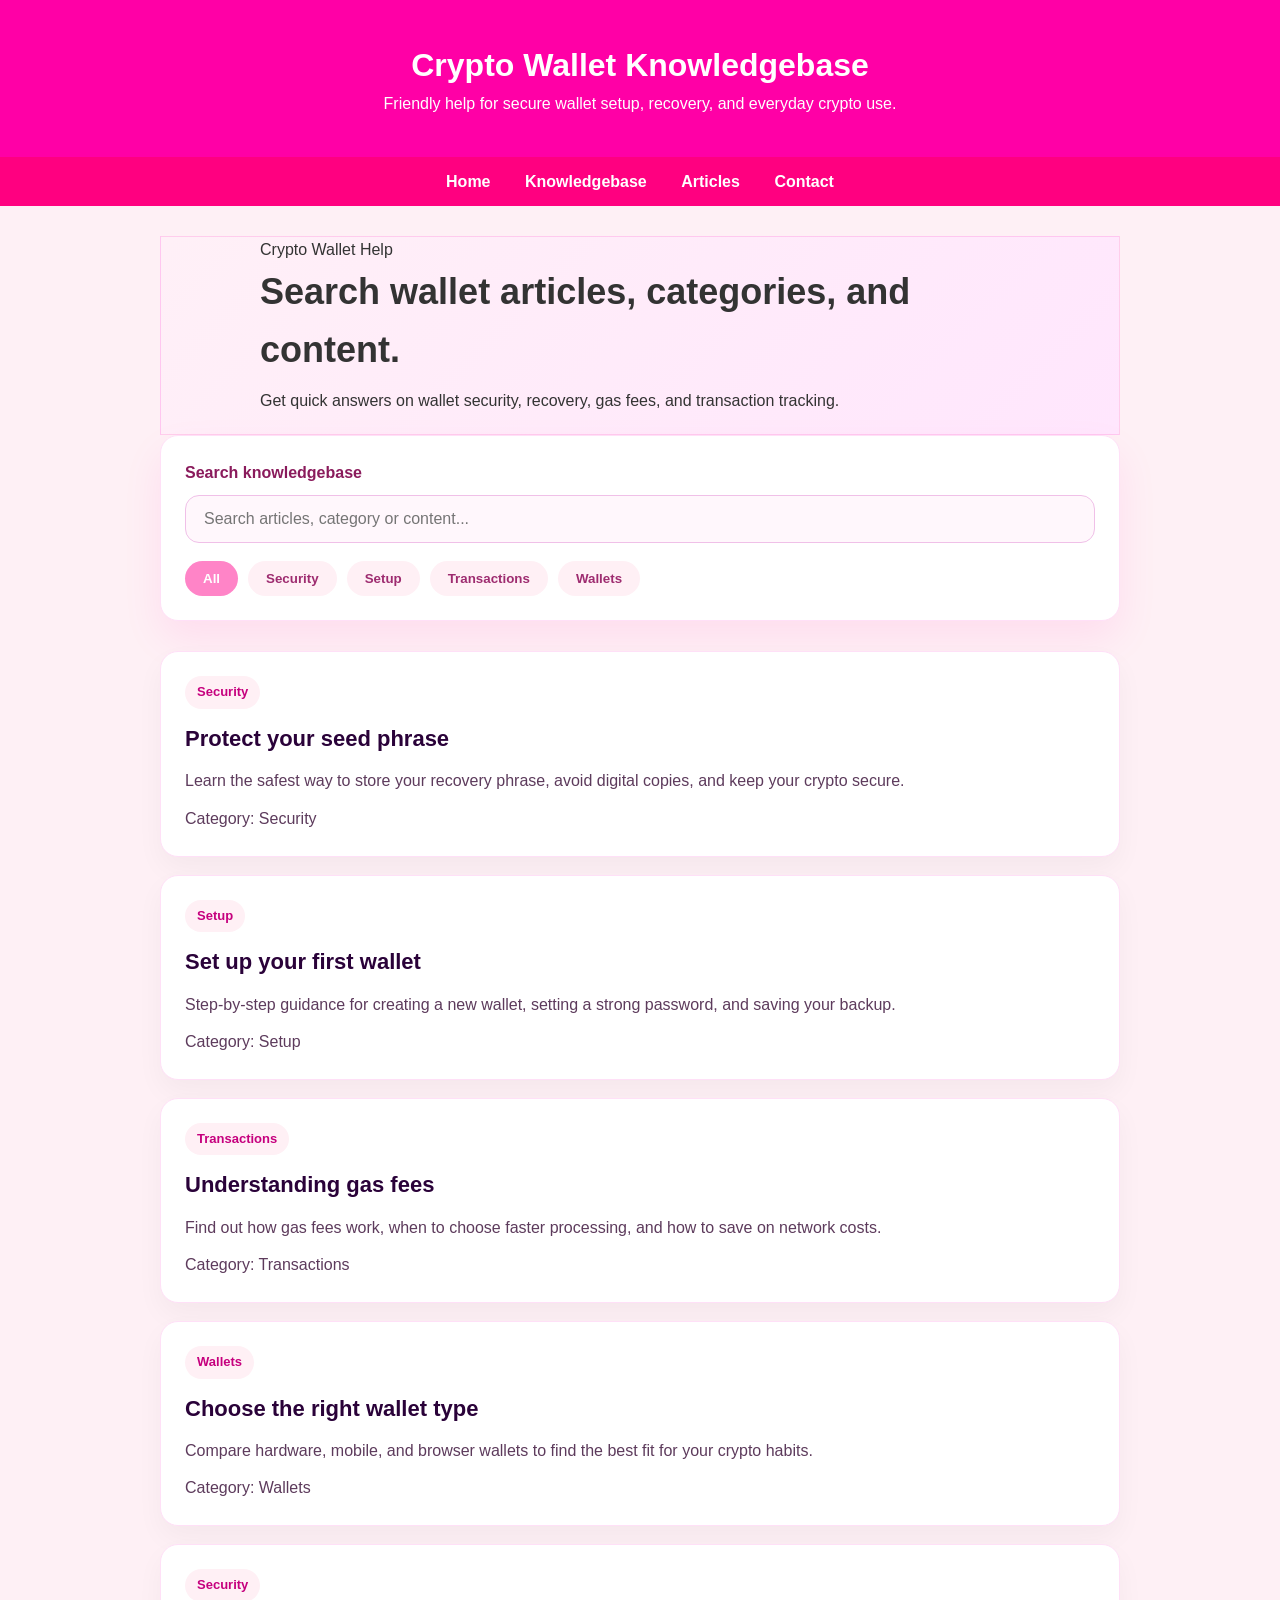
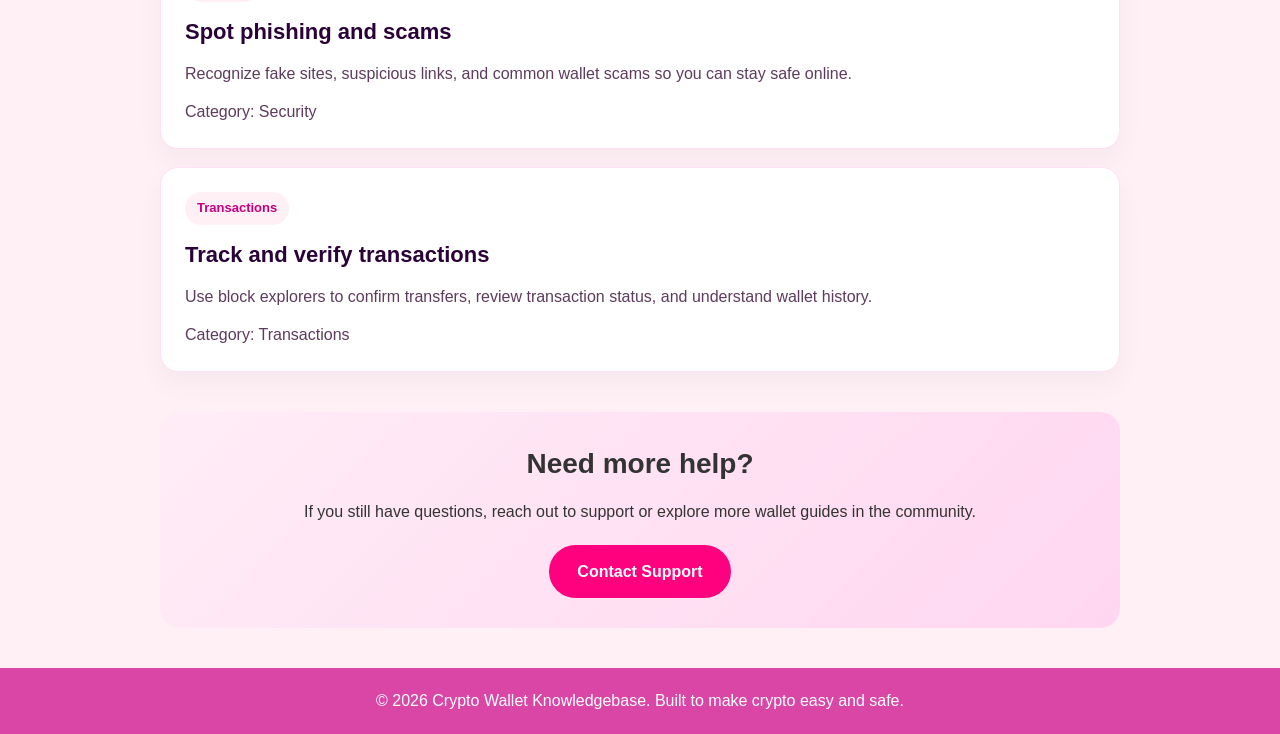
==== knowledgebase.html @ 208d4a8f "nknowledgbase" ====
<!DOCTYPE html>
<html lang="en">
<head>
  <meta charset="UTF-8" />
  <meta name="viewport" content="width=device-width, initial-scale=1.0" />
  <title>Crypto Wallet Knowledgebase</title>
  <link rel="stylesheet" href="style.css" />
</head>
<body>
  <header>
    <h1>Crypto Wallet Knowledgebase</h1>
    <p>Friendly help for secure wallet setup, recovery, and everyday crypto use.</p>
  </header>

  <nav>
    <a href="index.html">Home</a>
    <a href="knowledgebase.html">Knowledgebase</a>
    <a href="#articles">Articles</a>
    <a href="#contact">Contact</a>
  </nav>

  <main>
    <section class="hero kb-hero">
      <div class="hero-copy">
        <span class="eyebrow">Crypto Wallet Help</span>
        <h2>Search wallet articles, categories, and content.</h2>
        <p>Get quick answers on wallet security, recovery, gas fees, and transaction tracking.</p>
      </div>
    </section>

    <section class="search-panel">
      <div class="search-field">
        <label for="search">Search knowledgebase</label>
        <input id="search" type="search" placeholder="Search articles, category or content..." />
      </div>
      <div class="filter-list" role="tablist" aria-label="Article categories">
        <button class="filter active" data-category="all">All</button>
        <button class="filter" data-category="security">Security</button>
        <button class="filter" data-category="setup">Setup</button>
        <button class="filter" data-category="transactions">Transactions</button>
        <button class="filter" data-category="wallets">Wallets</button>
      </div>
    </section>

    <section class="article-list" id="articles">
      <article class="article-card" data-category="security" data-keywords="seed phrase backup recovery private key phishing">
        <div class="article-label">Security</div>
        <h3>Protect your seed phrase</h3>
        <p>Learn the safest way to store your recovery phrase, avoid digital copies, and keep your crypto secure.</p>
        <div class="article-meta">Category: Security</div>
      </article>

      <article class="article-card" data-category="setup" data-keywords="wallet setup install connect address">
        <div class="article-label">Setup</div>
        <h3>Set up your first wallet</h3>
        <p>Step-by-step guidance for creating a new wallet, setting a strong password, and saving your backup.</p>
        <div class="article-meta">Category: Setup</div>
      </article>

      <article class="article-card" data-category="transactions" data-keywords="gas fees send receive transaction history confirmations">
        <div class="article-label">Transactions</div>
        <h3>Understanding gas fees</h3>
        <p>Find out how gas fees work, when to choose faster processing, and how to save on network costs.</p>
        <div class="article-meta">Category: Transactions</div>
      </article>

      <article class="article-card" data-category="wallets" data-keywords="hardware mobile browser extension cold wallet hot wallet">
        <div class="article-label">Wallets</div>
        <h3>Choose the right wallet type</h3>
        <p>Compare hardware, mobile, and browser wallets to find the best fit for your crypto habits.</p>
        <div class="article-meta">Category: Wallets</div>
      </article>

      <article class="article-card" data-category="security" data-keywords="phishing scam address verify transaction fake site">
        <div class="article-label">Security</div>
        <h3>Spot phishing and scams</h3>
        <p>Recognize fake sites, suspicious links, and common wallet scams so you can stay safe online.</p>
        <div class="article-meta">Category: Security</div>
      </article>

      <article class="article-card" data-category="transactions" data-keywords="transaction tracking explorer balance status confirmed pending">
        <div class="article-label">Transactions</div>
        <h3>Track and verify transactions</h3>
        <p>Use block explorers to confirm transfers, review transaction status, and understand wallet history.</p>
        <div class="article-meta">Category: Transactions</div>
      </article>
    </section>

    <section class="contact-card" id="contact">
      <h3>Need more help?</h3>
      <p>If you still have questions, reach out to support or explore more wallet guides in the community.</p>
      <a href="#" class="button">Contact Support</a>
    </section>
  </main>

  <footer>
    <p>&copy; 2026 Crypto Wallet Knowledgebase. Built to make crypto easy and safe.</p>
  </footer>

  <script>
    const searchInput = document.getElementById('search');
    const filters = document.querySelectorAll('.filter');
    const cards = document.querySelectorAll('.article-card');

    function updateResults() {
      const query = searchInput.value.trim().toLowerCase();
      const activeCategory = document.querySelector('.filter.active').dataset.category;

      cards.forEach(card => {
        const title = card.querySelector('h3').textContent.toLowerCase();
        const content = card.querySelector('p').textContent.toLowerCase();
        const category = card.dataset.category;
        const keywords = card.dataset.keywords.toLowerCase();

        const matchesQuery = query === '' || title.includes(query) || content.includes(query) || keywords.includes(query) || category.includes(query);
        const matchesCategory = activeCategory === 'all' || category === activeCategory;

        card.style.display = matchesQuery && matchesCategory ? 'grid' : 'none';
      });
    }

    searchInput.addEventListener('input', updateResults);
    filters.forEach(button => {
      button.addEventListener('click', () => {
        filters.forEach(btn => btn.classList.remove('active'));
        button.classList.add('active');
        updateResults();
      });
    });
  </script>
</body>
</html>
---- style.css ----
* {
  box-sizing: border-box;
  margin: 0;
  padding: 0;
}

body {
  font-family: Arial, sans-serif;
  background: #fef0f5;
  color: #333;
  line-height: 1.6;
}

header {
  background: #ff00a6;
  color: white;
  text-align: center;
  padding: 40px 20px;
}

nav {
  background: #ff0080;
  text-align: center;
  padding: 12px;
}

nav a {
  color: white;
  text-decoration: none;
  margin: 0 15px;
  font-weight: bold;
}

nav a:hover {
  text-decoration: underline;
}

main {
  max-width: 1000px;
  margin: 30px auto;
  padding: 0 20px;
}

.kb-hero {
  background: linear-gradient(135deg, #fff0f7, #ffe6fd);
  border: 1px solid rgba(255, 0, 166, 0.14);
}

.hero-copy {
  max-width: 760px;
  margin: 0 auto;
}

.hero h2,
.kb-hero h2 {
  font-size: 36px;
  margin-bottom: 10px;
}

.hero p {
  margin-bottom: 20px;
}

button {
  background: #ec4899;
  color: white;
  border: none;
  padding: 12px 24px;
  border-radius: 5px;
  cursor: pointer;
}

button:hover {
  background: #db2777;
}

.search-panel {
  display: grid;
  gap: 18px;
  background: white;
  padding: 24px;
  border-radius: 18px;
  border: 1px solid #ffe0f7;
  box-shadow: 0 18px 40px rgba(255, 0, 166, 0.08);
  margin-bottom: 30px;
}

.search-field label {
  display: block;
  font-weight: 700;
  margin-bottom: 10px;
  color: #8a1b5c;
}

.search-field input {
  width: 100%;
  border: 1px solid #f0c0e8;
  border-radius: 14px;
  padding: 14px 18px;
  font-size: 16px;
  color: #5c1b4d;
  background: #fff7fc;
}

.filter-list {
  display: flex;
  flex-wrap: wrap;
  gap: 10px;
}

.filter {
  border: none;
  padding: 10px 18px;
  border-radius: 999px;
  background: #fff0f5;
  color: #9e2c70;
  cursor: pointer;
  font-weight: 700;
  transition: background 0.2s ease;
}

.filter.active,
.filter:hover {
  background: #ff84c7;
  color: white;
}

.article-list {
  display: grid;
  gap: 18px;
}

.article-card {
  display: grid;
  gap: 12px;
  padding: 24px;
  border-radius: 18px;
  background: white;
  border: 1px solid #ffe0f7;
  box-shadow: 0 12px 28px rgba(0, 0, 0, 0.04);
}

.article-label {
  display: inline-flex;
  padding: 6px 12px;
  border-radius: 999px;
  background: #fff0f5;
  color: #c6007e;
  font-size: 13px;
  font-weight: 700;
  width: fit-content;
}

.article-card h3 {
  font-size: 22px;
  color: #2a0239;
}

.article-card p,
.article-meta {
  color: #5d3b5c;
}

.contact-card {
  background: linear-gradient(135deg, #ffedf6, #ffd6f1);
  border-radius: 20px;
  padding: 30px;
  text-align: center;
  margin-top: 40px;
}

.contact-card h3 {
  margin-bottom: 12px;
  font-size: 28px;
}

.contact-card p {
  margin-bottom: 20px;
  max-width: 720px;
  margin-left: auto;
  margin-right: auto;
}

.contact-card .button {
  display: inline-block;
  background: #ff007e;
  color: white;
  border-radius: 999px;
  padding: 14px 28px;
  text-decoration: none;
  font-weight: 700;
}

.cards {
  display: flex;
  gap: 20px;
}

.card {
  background: #fce7f3;
  padding: 25px;
  border-radius: 10px;
  flex: 1;
  text-align: center;
}

footer {
  background: #d946a6;
  color: white;
  text-align: center;
  padding: 20px;
  margin-top: 40px;
}

@media (max-width: 700px) {
  .cards {
    flex-direction: column;
  }

  nav a {
    display: block;
    margin: 10px 0;
  }
}
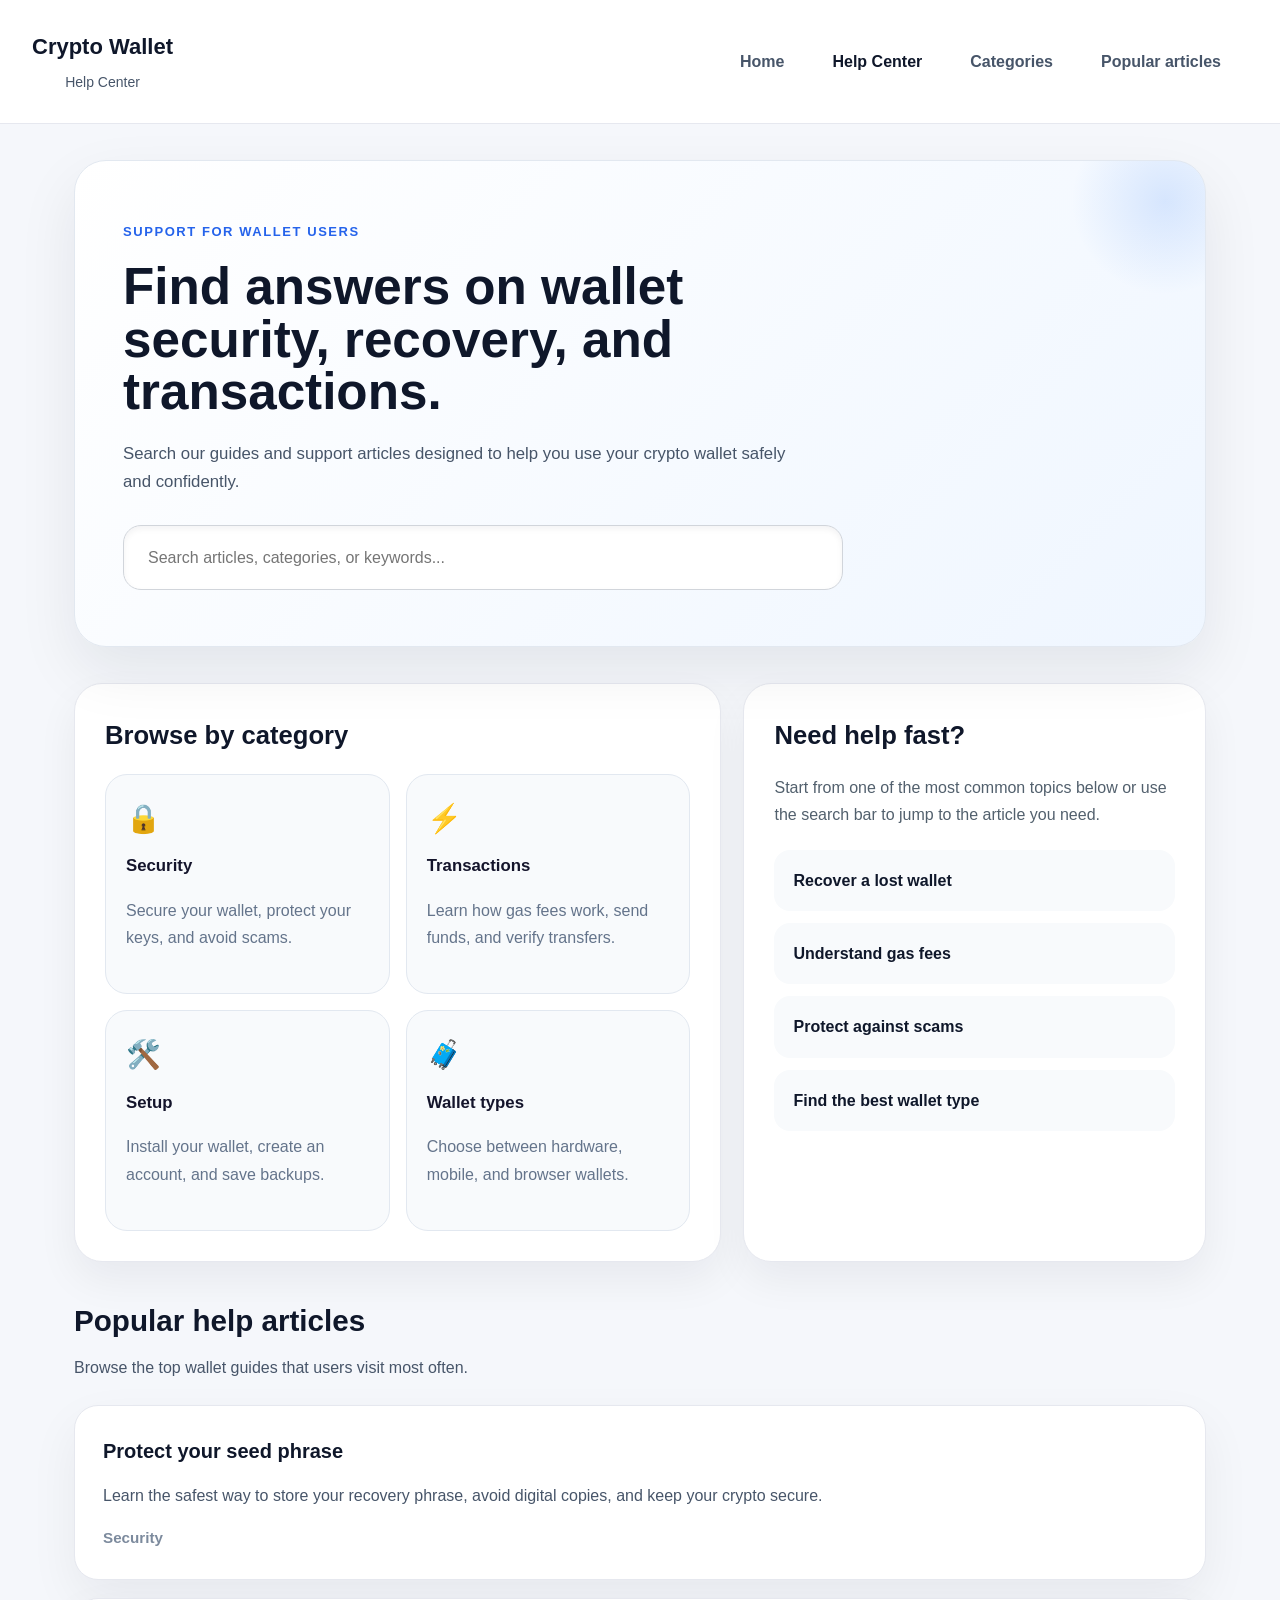
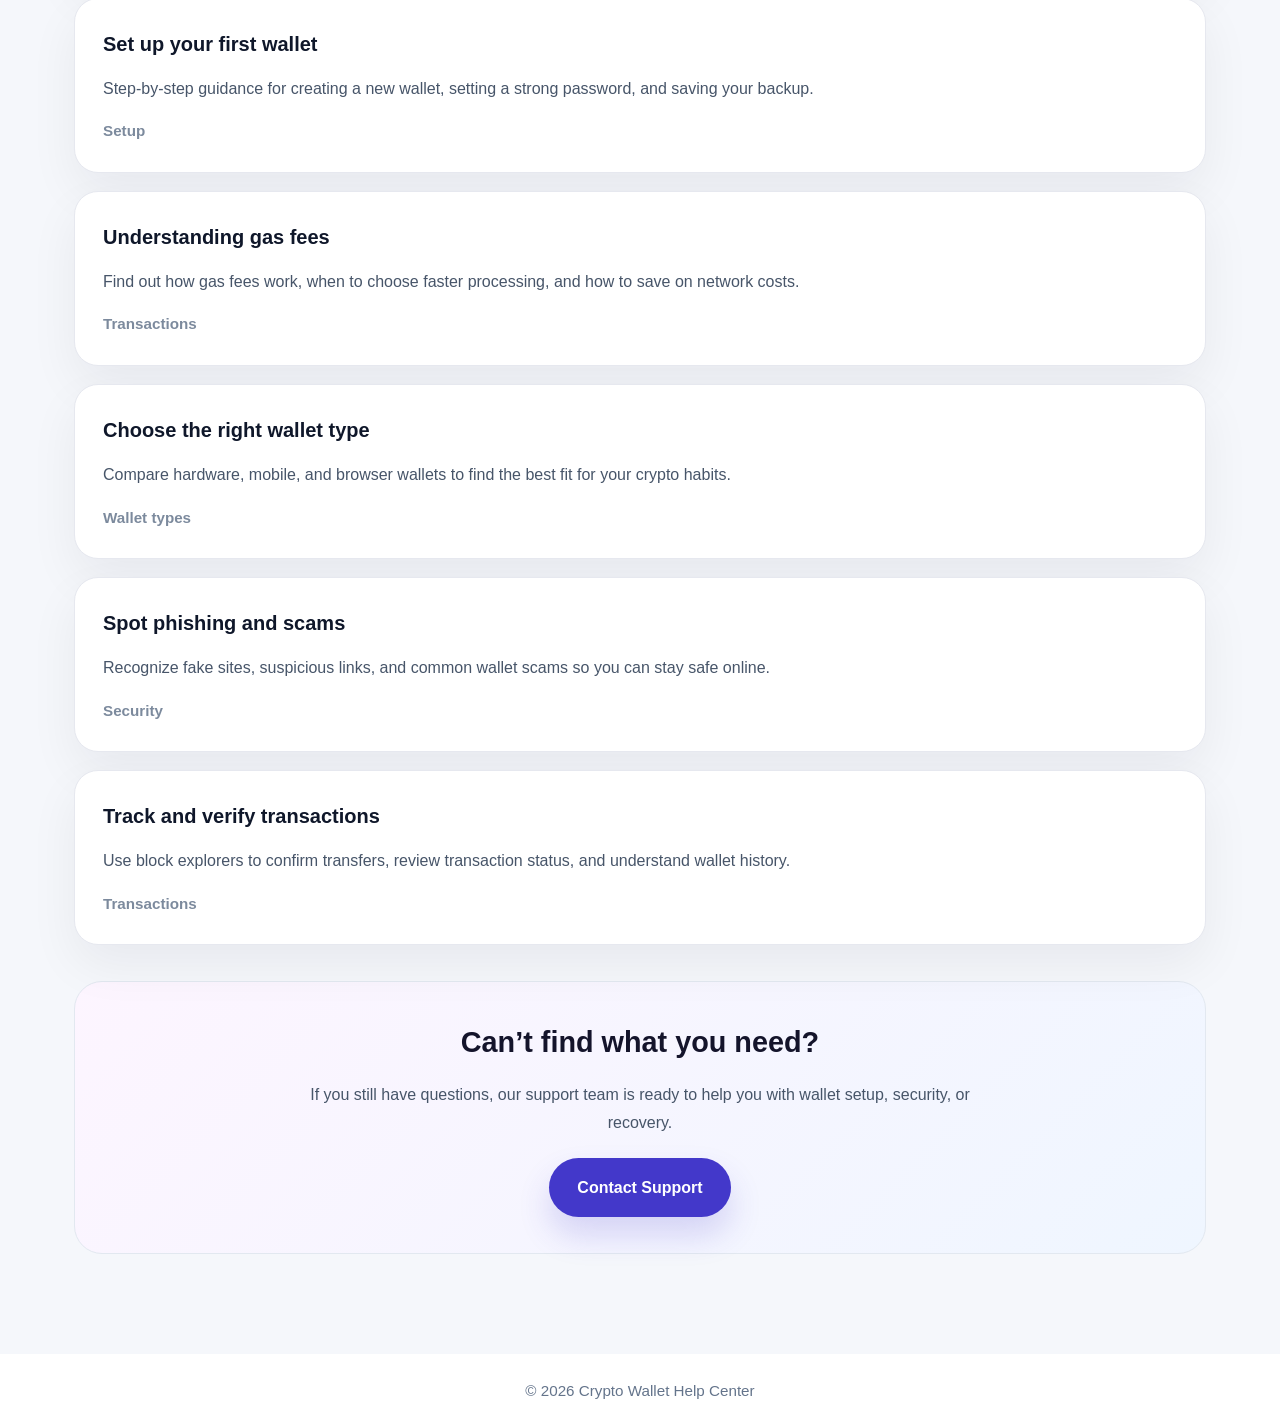
==== commit a327fead: "testtttttttttt" ====
--- a/knowledgebase.html
+++ b/knowledgebase.html
@@ -3,130 +3,149 @@
 <head>
   <meta charset="UTF-8" />
   <meta name="viewport" content="width=device-width, initial-scale=1.0" />
-  <title>Crypto Wallet Knowledgebase</title>
+  <title>Crypto Wallet Help Center</title>
   <link rel="stylesheet" href="style.css" />
 </head>
-<body>
-  <header>
-    <h1>Crypto Wallet Knowledgebase</h1>
-    <p>Friendly help for secure wallet setup, recovery, and everyday crypto use.</p>
+<body class="kb-page">
+  <header class="kb-header">
+    <div class="kb-brand">
+      <a href="index.html">Crypto Wallet</a>
+      <span>Help Center</span>
+    </div>
+    <nav class="kb-nav" aria-label="Primary">
+      <a href="index.html">Home</a>
+      <a class="active" href="knowledgebase.html">Help Center</a>
+      <a href="#categories">Categories</a>
+      <a href="#articles">Popular articles</a>
+    </nav>
   </header>
 
-  <nav>
-    <a href="index.html">Home</a>
-    <a href="knowledgebase.html">Knowledgebase</a>
-    <a href="#articles">Articles</a>
-    <a href="#contact">Contact</a>
-  </nav>
-
   <main>
-    <section class="hero kb-hero">
-      <div class="hero-copy">
-        <span class="eyebrow">Crypto Wallet Help</span>
-        <h2>Search wallet articles, categories, and content.</h2>
-        <p>Get quick answers on wallet security, recovery, gas fees, and transaction tracking.</p>
+    <section class="kb-hero">
+      <div class="kb-hero-content">
+        <p class="eyebrow">Support for wallet users</p>
+        <h1>Find answers on wallet security, recovery, and transactions.</h1>
+        <p>Search our guides and support articles designed to help you use your crypto wallet safely and confidently.</p>
+        <div class="search-hero">
+          <input id="search" type="search" placeholder="Search articles, categories, or keywords..." />
+        </div>
       </div>
     </section>
 
-    <section class="search-panel">
-      <div class="search-field">
-        <label for="search">Search knowledgebase</label>
-        <input id="search" type="search" placeholder="Search articles, category or content..." />
+    <section class="kb-widgets" id="categories">
+      <div class="widget-card">
+        <h2>Browse by category</h2>
+        <div class="category-grid">
+          <div class="category-card">
+            <span>🔒</span>
+            <h4>Security</h4>
+            <p>Secure your wallet, protect your keys, and avoid scams.</p>
+          </div>
+          <div class="category-card">
+            <span>⚡</span>
+            <h4>Transactions</h4>
+            <p>Learn how gas fees work, send funds, and verify transfers.</p>
+          </div>
+          <div class="category-card">
+            <span>🛠️</span>
+            <h4>Setup</h4>
+            <p>Install your wallet, create an account, and save backups.</p>
+          </div>
+          <div class="category-card">
+            <span>🧳</span>
+            <h4>Wallet types</h4>
+            <p>Choose between hardware, mobile, and browser wallets.</p>
+          </div>
+        </div>
       </div>
-      <div class="filter-list" role="tablist" aria-label="Article categories">
-        <button class="filter active" data-category="all">All</button>
-        <button class="filter" data-category="security">Security</button>
-        <button class="filter" data-category="setup">Setup</button>
-        <button class="filter" data-category="transactions">Transactions</button>
-        <button class="filter" data-category="wallets">Wallets</button>
+
+      <div class="widget-card">
+        <h2>Need help fast?</h2>
+        <p>Start from one of the most common topics below or use the search bar to jump to the article you need.</p>
+        <ul class="shortcut-list">
+          <li><a href="#" class="shortcut-link">Recover a lost wallet</a></li>
+          <li><a href="#" class="shortcut-link">Understand gas fees</a></li>
+          <li><a href="#" class="shortcut-link">Protect against scams</a></li>
+          <li><a href="#" class="shortcut-link">Find the best wallet type</a></li>
+        </ul>
+      </div>
+    </section>
+
+    <section class="section-header">
+      <div>
+        <h2>Popular help articles</h2>
+        <p>Browse the top wallet guides that users visit most often.</p>
       </div>
     </section>
 
     <section class="article-list" id="articles">
       <article class="article-card" data-category="security" data-keywords="seed phrase backup recovery private key phishing">
-        <div class="article-label">Security</div>
         <h3>Protect your seed phrase</h3>
         <p>Learn the safest way to store your recovery phrase, avoid digital copies, and keep your crypto secure.</p>
-        <div class="article-meta">Category: Security</div>
+        <div class="article-meta">Security</div>
       </article>
 
       <article class="article-card" data-category="setup" data-keywords="wallet setup install connect address">
-        <div class="article-label">Setup</div>
         <h3>Set up your first wallet</h3>
         <p>Step-by-step guidance for creating a new wallet, setting a strong password, and saving your backup.</p>
-        <div class="article-meta">Category: Setup</div>
+        <div class="article-meta">Setup</div>
       </article>
 
       <article class="article-card" data-category="transactions" data-keywords="gas fees send receive transaction history confirmations">
-        <div class="article-label">Transactions</div>
         <h3>Understanding gas fees</h3>
         <p>Find out how gas fees work, when to choose faster processing, and how to save on network costs.</p>
-        <div class="article-meta">Category: Transactions</div>
+        <div class="article-meta">Transactions</div>
       </article>
 
       <article class="article-card" data-category="wallets" data-keywords="hardware mobile browser extension cold wallet hot wallet">
-        <div class="article-label">Wallets</div>
         <h3>Choose the right wallet type</h3>
         <p>Compare hardware, mobile, and browser wallets to find the best fit for your crypto habits.</p>
-        <div class="article-meta">Category: Wallets</div>
+        <div class="article-meta">Wallet types</div>
       </article>
 
       <article class="article-card" data-category="security" data-keywords="phishing scam address verify transaction fake site">
-        <div class="article-label">Security</div>
         <h3>Spot phishing and scams</h3>
         <p>Recognize fake sites, suspicious links, and common wallet scams so you can stay safe online.</p>
-        <div class="article-meta">Category: Security</div>
+        <div class="article-meta">Security</div>
       </article>
 
       <article class="article-card" data-category="transactions" data-keywords="transaction tracking explorer balance status confirmed pending">
-        <div class="article-label">Transactions</div>
         <h3>Track and verify transactions</h3>
         <p>Use block explorers to confirm transfers, review transaction status, and understand wallet history.</p>
-        <div class="article-meta">Category: Transactions</div>
+        <div class="article-meta">Transactions</div>
       </article>
     </section>
 
     <section class="contact-card" id="contact">
-      <h3>Need more help?</h3>
-      <p>If you still have questions, reach out to support or explore more wallet guides in the community.</p>
+      <h3>Can’t find what you need?</h3>
+      <p>If you still have questions, our support team is ready to help you with wallet setup, security, or recovery.</p>
       <a href="#" class="button">Contact Support</a>
     </section>
   </main>
 
   <footer>
-    <p>&copy; 2026 Crypto Wallet Knowledgebase. Built to make crypto easy and safe.</p>
+    <p>&copy; 2026 Crypto Wallet Help Center</p>
   </footer>
 
   <script>
     const searchInput = document.getElementById('search');
-    const filters = document.querySelectorAll('.filter');
     const cards = document.querySelectorAll('.article-card');
 
     function updateResults() {
       const query = searchInput.value.trim().toLowerCase();
-      const activeCategory = document.querySelector('.filter.active').dataset.category;
 
       cards.forEach(card => {
         const title = card.querySelector('h3').textContent.toLowerCase();
         const content = card.querySelector('p').textContent.toLowerCase();
-        const category = card.dataset.category;
-        const keywords = card.dataset.keywords.toLowerCase();
+        const category = card.dataset.category || '';
+        const keywords = card.dataset.keywords?.toLowerCase() || '';
 
         const matchesQuery = query === '' || title.includes(query) || content.includes(query) || keywords.includes(query) || category.includes(query);
-        const matchesCategory = activeCategory === 'all' || category === activeCategory;
-
-        card.style.display = matchesQuery && matchesCategory ? 'grid' : 'none';
+        card.style.display = matchesQuery ? 'grid' : 'none';
       });
     }
 
     searchInput.addEventListener('input', updateResults);
-    filters.forEach(button => {
-      button.addEventListener('click', () => {
-        filters.forEach(btn => btn.classList.remove('active'));
-        button.classList.add('active');
-        updateResults();
-      });
-    });
   </script>
 </body>
 </html>
--- a/style.css
+++ b/style.css
@@ -1,224 +1,435 @@
-* {
-  box-sizing: border-box;
-  margin: 0;
-  padding: 0;
-}
-
-body {
-  font-family: Arial, sans-serif;
-  background: #fef0f5;
-  color: #333;
-  line-height: 1.6;
-}
-
-header {
-  background: #ff00a6;
-  color: white;
-  text-align: center;
-  padding: 40px 20px;
-}
-
-nav {
-  background: #ff0080;
-  text-align: center;
-  padding: 12px;
-}
-
-nav a {
-  color: white;
-  text-decoration: none;
-  margin: 0 15px;
-  font-weight: bold;
-}
-
-nav a:hover {
-  text-decoration: underline;
-}
-
-main {
-  max-width: 1000px;
-  margin: 30px auto;
-  padding: 0 20px;
-}
-
-.kb-hero {
-  background: linear-gradient(135deg, #fff0f7, #ffe6fd);
-  border: 1px solid rgba(255, 0, 166, 0.14);
-}
-
-.hero-copy {
-  max-width: 760px;
-  margin: 0 auto;
-}
-
-.hero h2,
-.kb-hero h2 {
-  font-size: 36px;
-  margin-bottom: 10px;
-}
-
-.hero p {
-  margin-bottom: 20px;
-}
-
-button {
-  background: #ec4899;
-  color: white;
-  border: none;
-  padding: 12px 24px;
-  border-radius: 5px;
-  cursor: pointer;
-}
-
-button:hover {
-  background: #db2777;
-}
-
-.search-panel {
-  display: grid;
-  gap: 18px;
-  background: white;
-  padding: 24px;
-  border-radius: 18px;
-  border: 1px solid #ffe0f7;
-  box-shadow: 0 18px 40px rgba(255, 0, 166, 0.08);
-  margin-bottom: 30px;
-}
-
-.search-field label {
-  display: block;
-  font-weight: 700;
-  margin-bottom: 10px;
-  color: #8a1b5c;
-}
-
-.search-field input {
-  width: 100%;
-  border: 1px solid #f0c0e8;
-  border-radius: 14px;
-  padding: 14px 18px;
-  font-size: 16px;
-  color: #5c1b4d;
-  background: #fff7fc;
-}
-
-.filter-list {
-  display: flex;
-  flex-wrap: wrap;
-  gap: 10px;
-}
-
-.filter {
-  border: none;
-  padding: 10px 18px;
-  border-radius: 999px;
-  background: #fff0f5;
-  color: #9e2c70;
-  cursor: pointer;
-  font-weight: 700;
-  transition: background 0.2s ease;
-}
-
-.filter.active,
-.filter:hover {
-  background: #ff84c7;
-  color: white;
-}
-
-.article-list {
-  display: grid;
-  gap: 18px;
-}
-
-.article-card {
-  display: grid;
-  gap: 12px;
-  padding: 24px;
-  border-radius: 18px;
-  background: white;
-  border: 1px solid #ffe0f7;
-  box-shadow: 0 12px 28px rgba(0, 0, 0, 0.04);
-}
-
-.article-label {
-  display: inline-flex;
-  padding: 6px 12px;
-  border-radius: 999px;
-  background: #fff0f5;
-  color: #c6007e;
-  font-size: 13px;
-  font-weight: 700;
-  width: fit-content;
-}
-
-.article-card h3 {
-  font-size: 22px;
-  color: #2a0239;
-}
-
-.article-card p,
-.article-meta {
-  color: #5d3b5c;
-}
-
-.contact-card {
-  background: linear-gradient(135deg, #ffedf6, #ffd6f1);
-  border-radius: 20px;
-  padding: 30px;
-  text-align: center;
-  margin-top: 40px;
-}
-
-.contact-card h3 {
-  margin-bottom: 12px;
-  font-size: 28px;
-}
-
-.contact-card p {
-  margin-bottom: 20px;
-  max-width: 720px;
-  margin-left: auto;
-  margin-right: auto;
-}
-
-.contact-card .button {
-  display: inline-block;
-  background: #ff007e;
-  color: white;
-  border-radius: 999px;
-  padding: 14px 28px;
-  text-decoration: none;
-  font-weight: 700;
-}
-
-.cards {
-  display: flex;
-  gap: 20px;
-}
-
-.card {
-  background: #fce7f3;
-  padding: 25px;
-  border-radius: 10px;
-  flex: 1;
-  text-align: center;
-}
-
-footer {
-  background: #d946a6;
-  color: white;
-  text-align: center;
-  padding: 20px;
-  margin-top: 40px;
-}
-
-@media (max-width: 700px) {
-  .cards {
-    flex-direction: column;
-  }
-
-  nav a {
-    display: block;
-    margin: 10px 0;
-  }
-}+* {
+  box-sizing: border-box;
+  margin: 0;
+  padding: 0;
+}
+
+body {
+  font-family: Inter, Arial, sans-serif;
+  background: #f5f7fb;
+  color: #14142b;
+  line-height: 1.7;
+}
+
+a {
+  color: inherit;
+}
+
+button,
+input {
+  font: inherit;
+}
+
+header {
+  background: #ff00a6;
+  color: white;
+  text-align: center;
+  padding: 40px 20px;
+}
+
+nav {
+  background: #ff0080;
+  text-align: center;
+  padding: 12px;
+}
+
+nav a {
+  color: white;
+  text-decoration: none;
+  margin: 0 15px;
+  font-weight: bold;
+}
+
+nav a:hover {
+  text-decoration: underline;
+}
+
+main {
+  max-width: 1000px;
+  margin: 30px auto;
+  padding: 0 20px;
+}
+
+body.kb-page header,
+body.kb-page footer {
+  background: white;
+}
+
+body.kb-page nav {
+  background: transparent;
+}
+
+body.kb-page .kb-header {
+  display: flex;
+  align-items: center;
+  justify-content: space-between;
+  flex-wrap: wrap;
+  gap: 18px;
+  padding: 28px 32px;
+  border-bottom: 1px solid #e6e8ef;
+}
+
+body.kb-page .kb-brand {
+  display: flex;
+  flex-direction: column;
+  gap: 6px;
+}
+
+body.kb-page .kb-brand a {
+  font-size: 22px;
+  font-weight: 700;
+  color: #0f172a;
+  text-decoration: none;
+}
+
+body.kb-page .kb-brand span {
+  color: #475569;
+  font-size: 14px;
+}
+
+body.kb-page .kb-nav {
+  display: flex;
+  flex-wrap: wrap;
+  gap: 18px;
+}
+
+body.kb-page .kb-nav a {
+  color: #475569;
+  text-decoration: none;
+  font-weight: 600;
+}
+
+body.kb-page .kb-nav a.active,
+body.kb-page .kb-nav a:hover {
+  color: #0f172a;
+}
+
+body.kb-page main {
+  max-width: 1180px;
+  margin: 0 auto;
+  padding: 36px 24px 60px;
+}
+
+body.kb-page .kb-hero {
+  border-radius: 32px;
+  padding: 56px 48px;
+  margin-bottom: 36px;
+  background: linear-gradient(135deg, #ffffff 0%, #eff6ff 100%);
+  border: 1px solid #e2e8f0;
+  position: relative;
+  overflow: hidden;
+  box-shadow: 0 24px 60px rgba(15, 23, 42, 0.08);
+}
+
+body.kb-page .kb-hero::before {
+  content: '';
+  position: absolute;
+  right: -80px;
+  top: -80px;
+  width: 240px;
+  height: 240px;
+  border-radius: 50%;
+  background: radial-gradient(circle, rgba(59, 130, 246, 0.16), transparent 55%);
+}
+
+body.kb-page .kb-hero-content {
+  position: relative;
+  z-index: 1;
+  max-width: 720px;
+}
+
+body.kb-page .kb-hero .eyebrow {
+  display: inline-block;
+  margin-bottom: 18px;
+  font-size: 13px;
+  font-weight: 700;
+  letter-spacing: 0.12em;
+  text-transform: uppercase;
+  color: #2563eb;
+}
+
+body.kb-page .kb-hero h1 {
+  font-size: clamp(2.6rem, 4vw, 4.1rem);
+  line-height: 1.02;
+  margin-bottom: 22px;
+  color: #0f172a;
+}
+
+body.kb-page .kb-hero p {
+  margin-bottom: 28px;
+  max-width: 680px;
+  color: #475569;
+  font-size: 1.05rem;
+}
+
+body.kb-page .search-hero input {
+  width: 100%;
+  padding: 18px 24px;
+  border-radius: 18px;
+  border: 1px solid #d1d5db;
+  background: #ffffff;
+  box-shadow: inset 0 3px 6px rgba(15, 23, 42, 0.05);
+  font-size: 1rem;
+  color: #0f172a;
+}
+
+body.kb-page .kb-widgets {
+  display: grid;
+  grid-template-columns: 1.4fr 1fr;
+  gap: 22px;
+  margin-bottom: 34px;
+}
+
+body.kb-page .widget-card {
+  background: white;
+  border-radius: 28px;
+  padding: 30px;
+  border: 1px solid #e6e8ef;
+  box-shadow: 0 18px 42px rgba(15, 23, 42, 0.06);
+}
+
+body.kb-page .widget-card h2 {
+  font-size: 1.6rem;
+  margin-bottom: 16px;
+  color: #0f172a;
+}
+
+body.kb-page .widget-card p {
+  margin-bottom: 22px;
+  color: #52606d;
+}
+
+body.kb-page .category-grid {
+  display: grid;
+  grid-template-columns: repeat(2, minmax(0, 1fr));
+  gap: 16px;
+}
+
+body.kb-page .category-card {
+  display: grid;
+  gap: 10px;
+  padding: 20px;
+  border-radius: 22px;
+  background: #f8fafc;
+  border: 1px solid #e2e8f0;
+}
+
+body.kb-page .category-card span {
+  font-size: 28px;
+}
+
+body.kb-page .category-card h4 {
+  font-size: 1.05rem;
+  margin-bottom: 6px;
+}
+
+body.kb-page .category-card p {
+  color: #64748b;
+}
+
+body.kb-page .shortcut-list {
+  list-style: none;
+  display: grid;
+  gap: 12px;
+}
+
+body.kb-page .shortcut-link {
+  display: flex;
+  align-items: center;
+  justify-content: space-between;
+  width: 100%;
+  padding: 16px 18px;
+  border-radius: 16px;
+  background: #f8fafc;
+  color: #0f172a;
+  font-weight: 600;
+  text-decoration: none;
+  border: 1px solid transparent;
+  transition: border-color 0.2s ease, transform 0.15s ease;
+}
+
+body.kb-page .shortcut-link:hover {
+  border-color: #bfdbfe;
+  transform: translateY(-1px);
+}
+
+body.kb-page .section-header {
+  margin-bottom: 24px;
+}
+
+body.kb-page .section-header h2 {
+  font-size: 1.85rem;
+  margin-bottom: 8px;
+  color: #0f172a;
+}
+
+body.kb-page .section-header p {
+  color: #475569;
+}
+
+body.kb-page .article-list {
+  display: grid;
+  gap: 18px;
+}
+
+body.kb-page .article-card {
+  padding: 28px;
+  border-radius: 24px;
+  background: white;
+  border: 1px solid #e6e8ef;
+  box-shadow: 0 20px 50px rgba(15, 23, 42, 0.06);
+}
+
+body.kb-page .article-card h3 {
+  font-size: 1.25rem;
+  margin-bottom: 14px;
+  color: #0f172a;
+}
+
+body.kb-page .article-card p {
+  margin-bottom: 16px;
+  color: #475569;
+}
+
+body.kb-page .article-meta {
+  font-size: 0.95rem;
+  color: #7c8a9d;
+  font-weight: 700;
+}
+
+body.kb-page .contact-card {
+  background: linear-gradient(135deg, #fdf5ff 0%, #eff6ff 100%);
+  border-radius: 28px;
+  padding: 36px;
+  margin-top: 36px;
+  border: 1px solid #e2e8f0;
+}
+
+body.kb-page .contact-card h3 {
+  margin-bottom: 14px;
+  font-size: 1.8rem;
+}
+
+body.kb-page .contact-card p {
+  margin-bottom: 22px;
+  color: #475569;
+}
+
+body.kb-page .contact-card .button {
+  display: inline-flex;
+  align-items: center;
+  justify-content: center;
+  padding: 16px 28px;
+  border-radius: 999px;
+  text-decoration: none;
+  color: white;
+  background: #4338ca;
+  box-shadow: 0 18px 32px rgba(67, 56, 202, 0.18);
+}
+
+body.kb-page footer {
+  padding: 24px 32px;
+  text-align: center;
+  color: #64748b;
+  font-size: 0.95rem;
+}
+
+.article-list {
+  display: grid;
+  gap: 18px;
+}
+
+.article-card h3 {
+  font-size: 22px;
+  color: #2a0239;
+}
+
+.article-card p,
+.article-meta {
+  color: #5d3b5c;
+}
+
+.contact-card {
+  background: linear-gradient(135deg, #ffedf6, #ffd6f1);
+  border-radius: 20px;
+  padding: 30px;
+  text-align: center;
+  margin-top: 40px;
+}
+
+.contact-card h3 {
+  margin-bottom: 12px;
+  font-size: 28px;
+}
+
+.contact-card p {
+  margin-bottom: 20px;
+  max-width: 720px;
+  margin-left: auto;
+  margin-right: auto;
+}
+
+.contact-card .button {
+  display: inline-block;
+  background: #ff007e;
+  color: white;
+  border-radius: 999px;
+  padding: 14px 28px;
+  text-decoration: none;
+  font-weight: 700;
+}
+
+.cards {
+  display: flex;
+  gap: 20px;
+}
+
+.card {
+  background: #fce7f3;
+  padding: 25px;
+  border-radius: 10px;
+  flex: 1;
+  text-align: center;
+}
+
+footer {
+  background: #d946a6;
+  color: white;
+  text-align: center;
+  padding: 20px;
+  margin-top: 40px;
+}
+
+@media (max-width: 960px) {
+  body.kb-page .kb-widgets {
+    grid-template-columns: 1fr;
+  }
+}
+
+@media (max-width: 700px) {
+  .cards {
+    flex-direction: column;
+  }
+
+  nav a {
+    display: block;
+    margin: 10px 0;
+  }
+
+  body.kb-page .kb-header {
+    padding: 20px 18px;
+  }
+
+  body.kb-page .kb-nav {
+    width: 100%;
+    justify-content: flex-start;
+  }
+
+  body.kb-page .kb-hero {
+    padding: 32px 24px;
+  }
+
+  body.kb-page .category-grid {
+    grid-template-columns: 1fr;
+  }
+}
